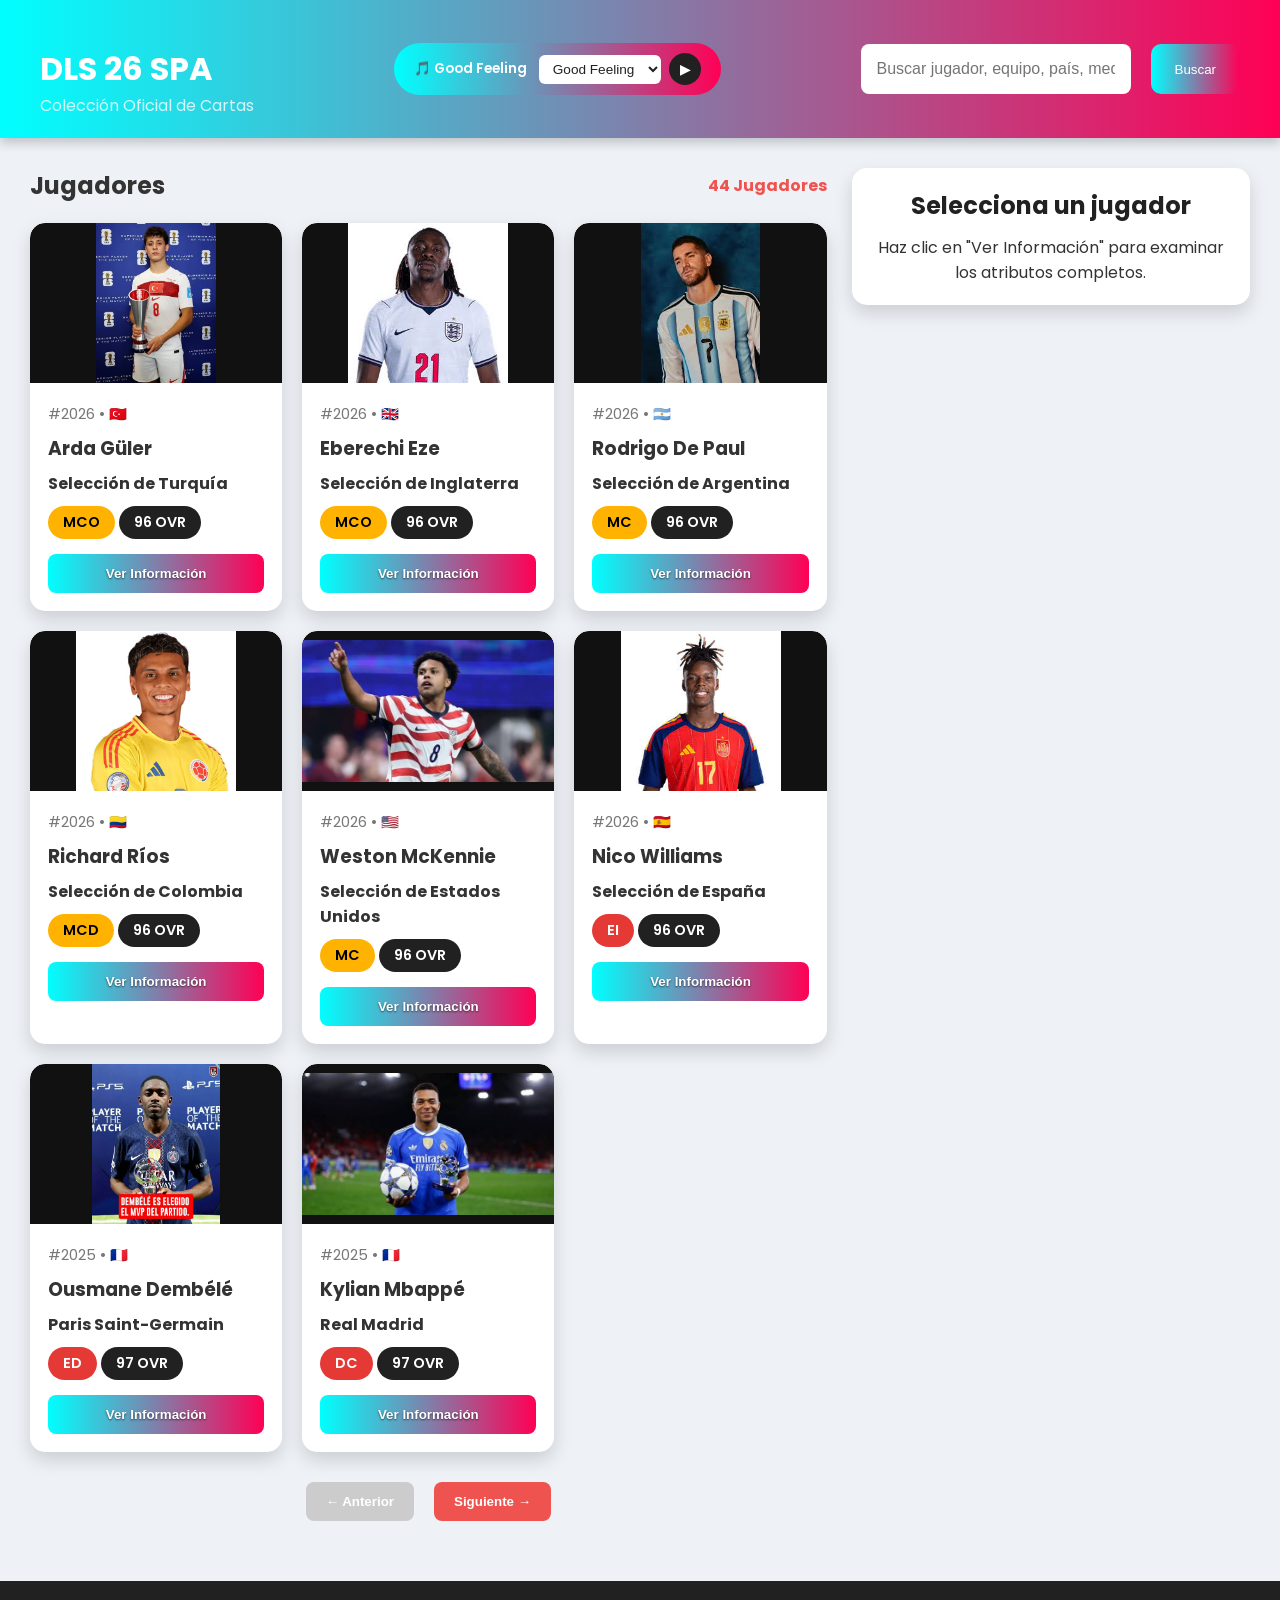
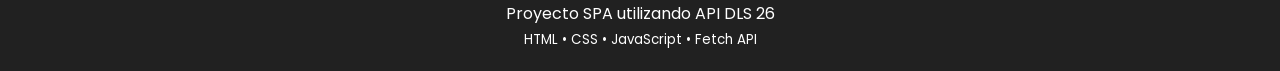
==== cards.html @ eb850af6 "Add files via upload" ====
<!DOCTYPE html>
<html lang="es">

<head>
    <meta charset="UTF-8">
    <meta name="viewport" content="width=device-width, initial-scale=1.0">
    <title>DLS 26 Special Cards DataBase</title>
    <link rel="stylesheet" href="styles.css">
    <link rel="preconnect" href="https://fonts.googleapis.com">
    <link rel="preconnect" href="https://fonts.gstatic.com" crossorigin>
    <link href="https://fonts.googleapis.com/css2?family=Poppins:wght@300;400;600;700&display=swap" rel="stylesheet">
</head>

<body>

    <!-- PANTALLA DE CARGA -->
    <div id="loading" class="hidden">
        <div class="loader"></div>
        <p>Cargando datos...</p>
    </div>

    <!-- NOTIFICACIÓN DE ERROR -->
    <div id="errorMessage" class="hidden"></div>

    <!-- ENCABEZADO -->
    <header>
        <div class="logo">
            <div> 
                <img src="" alt="">
                <h1>DLS 26 SPA</h1>
                <p>Colección Oficial de Cartas</p>
            </div>
        </div>

        <!-- MINI REPRODUCTOR DE MÚSICA -->
        <div class="music-player">
            <audio id="audioTrack" src="sound 1 dls.mp3"></audio>
            <div class="music-info">
                <span id="trackTitle">🎵 Carga tu música</span>
            </div>
            <div class="music-controls">
                <select id="trackSelect">
                    <!-- Cargado dinámicamente desde el JSON -->
                </select>
                <button id="playPauseBtn">▶</button>
            </div>
        </div>

        <!-- BUSCADOR -->
        <div class="search">
            <input type="text" id="searchInput" placeholder="Buscar jugador, equipo, país, media...">
            <button id="searchButton">Buscar</button>
        </div>
    </header>

    <!-- CONTENIDO PRINCIPAL -->
    <main>
        <!-- SECCIÓN DE JUGADORES -->
        <section class="player-list">
            <div class="section-title">
                <h2>Jugadores</h2>
                <span id="playerCounter">0 Jugadores</span>
            </div>

            <div id="playerContainer">
                <!-- Se genera dinámicamente -->
            </div>

            <div class="pagination">
                <button id="previousBtn" disabled>← Anterior</button>
                <button id="nextBtn">Siguiente →</button>
            </div>
        </section>

        <!-- PANEL LATERAL DE DETALLES -->
        <aside class="player-detail">
            <div id="detailContainer">
                <h2>Selecciona un jugador</h2>
                <p>Haz clic en "Ver Información" para examinar los atributos completos.</p>
            </div>
        </aside>
    </main>

    <!-- PIE DE PÁGINA -->
    <footer>
        <p>Proyecto SPA utilizando API DLS 26</p>
        <p><small>HTML • CSS • JavaScript • Fetch API</small></p>
    </footer>

    <script src="script.js"></script>

</body>

</html>
---- styles.css ----
/* ================================= */
/* RESET */
/* ================================= */

* {
    margin: 0;
    padding: 0;
    box-sizing: border-box;
}

html {
    scroll-behavior: smooth;
}

body {
    font-family: 'Poppins', sans-serif;
    background: #eef2f7;
    color: #333;
}

/* ================================= */
/* HEADER & REPRODUCTOR */
/* ================================= */

header {
    background: linear-gradient(90deg, #00ffff, #ff0055);
    color: white;
    display: flex;
    justify-content: space-between;
    align-items: center;
    flex-wrap: wrap;
    gap: 20px;
    padding: 20px 40px;
    box-shadow: 0 5px 10px rgba(0, 0, 0, .2);
}

.logo {
    display: flex;
    align-items: center;
    gap: 15px;
}

.logo h1 {
    font-size: 2rem;
}

.logo p {
    opacity: .8;
}

/* Mini Reproductor de Música */
.music-player {
    display: flex;
    align-items: center;
    gap: 12px;
    background: linear-gradient(90deg, #00ffff, #ff0055);
    color: white;
    padding: 10px 20px;
    border-radius: 35px;
}

.music-info {
    font-size: 0.85rem;
    font-weight: 600;
}

.music-controls {
    display: flex;
    align-items: center;
    gap: 8px;
}

.music-controls select {
    padding: 6px 10px;
    border-radius: 6px;
    border: none;
    font-size: 0.85rem;
    background: #ffffff;
    color: #212121;
    outline: none;
    cursor: pointer;
}

.music-controls button {
    border: none;
    width: 32px;
    height: 32px;
    border-radius: 50%;
    background: #212121;
    color: white;
    font-weight: bold;
    cursor: pointer;
    display: flex;
    align-items: center;
    justify-content: center;
    transition: 0.2s;
}

.music-controls button:hover {
    background: #000;
}

/* ================================= */
/* BUSCADOR */
/* ================================= */

.search {
    display: flex;
    gap: 20px;
}

.search input {
    width: 270px;
    padding: 16px;
    border: none;
    border-radius: 8px;
    font-size: 16px;
}

.search button {
    border: none;
    padding: 16px 24px;
    border-radius: 10px;
    background: linear-gradient(90deg, #00ffff, #ff0055);
    color: white;
    cursor: pointer;
    transition: .3s;
}

.search button:hover {
    background: #111;
}

/* ================================= */
/* MAIN */
/* ================================= */

main {
    display: grid;
    grid-template-columns: 2fr 1fr;
    gap: 25px;
    padding: 30px;
}

/* ================================= */
/* LISTA DE JUGADORES */
/* ================================= */

.section-title {
    display: flex;
    justify-content: space-between;
    align-items: center;
    margin-bottom: 20px;
}

#playerCounter {
    font-weight: bold;
    color: #ef5350;
}

/* ================================= */
/* GRID DE CARTAS */
/* ================================= */

#playerContainer {
    display: grid;
    grid-template-columns: repeat(auto-fit, minmax(220px, 1fr));
    gap: 20px;
}

/* ================================= */
/* TARJETAS */
/* ================================= */

.card {
    background: white;
    border-radius: 15px;
    overflow: hidden;
    box-shadow: 0 8px 18px rgba(0, 0, 0, .15);
    transition: box-shadow 0.3s ease;
}

.card:hover {
    box-shadow: 0 12px 25px rgba(0, 0, 0, .22);
}

.card-body {
    padding: 18px;
}

.card-body h3 {
    margin: 8px 0;
    text-transform: capitalize;
}

.id {
    color: #777;
    font-size: .9rem;
}

.tipo {
    display: inline-block;
    margin-top: 10px;
    padding: 6px 15px;
    border-radius: 30px;
    font-size: .9rem;
    font-weight: 600;
}

/* ================================= */
/* BOTONES DE TARJETA (DEGRADADO CIAN-ROJO 90º) */
/* ================================= */

.card button,
.card .btn-info {
    margin-top: 15px;
    width: 100%;
    border: none;
    border-radius: 8px;
    padding: 12px;
    background: linear-gradient(90deg, #00ffff, #ff0055);
    color: white;
    font-weight: 600;
    cursor: pointer;
    text-shadow: 0px 1px 2px rgba(0, 0, 0, 0.6);
    transition: transform 0.2s ease, box-shadow 0.2s ease, opacity 0.2s ease;
}

.card button:hover,
.card .btn-info:hover {
    transform: scale(1.06);
    box-shadow: 0 4px 12px rgba(0, 255, 255, 0.4);
    opacity: 0.95;
}

.card button:active,
.card .btn-info:active {
    transform: scale(0.98);
}

/* ================================= */
/* PANEL LATERAL DE DETALLE */
/* ================================= */

.player-detail {
    background: white;
    border-radius: 15px;
    padding: 20px;
    box-shadow: 0 8px 18px rgba(0, 0, 0, .15);
    position: sticky;
    top: 20px;
    height: fit-content;
}

#detailContainer {
    display: flex;
    flex-direction: column;
    gap: 12px;
    text-align: center;
}

#detailContainer h2 {
    color: #212121;
}

.stats {
    margin-top: 20px;
    text-align: left;
}

.stats h3 {
    text-align: center;
    margin-bottom: 15px;
}

.stat {
    margin-bottom: 12px;
}

.stat-header {
    display: flex;
    justify-content: space-between;
    margin-bottom: 4px;
    font-size: 0.9rem;
    font-weight: 600;
}

/* Barra con fondo negro */
.progress {
    width: 100%;
    height: 20px;
    background: #000000;
    border-radius: 20px;
    overflow: hidden;
}

.progress span {
    display: block;
    height: 100%;
    transition: width 0.4s ease, background-color 0.4s ease;
}

/* ================================= */
/* CONTENEDORES E IMÁGENES DE JUGADOR */
/* ================================= */

.card-img-wrapper {
    width: 100%;
    height: 160px;
    background: #111111;
    display: flex !important;
    justify-content: center;
    align-items: center;
    overflow: hidden;
    border-top-left-radius: 15px;
    border-top-right-radius: 15px;
}

.player-img {
    width: 100%;
    height: 100%;
    object-fit: contain;
    display: block;
}

.detail-img-wrapper {
    width: 100%;
    height: 200px;
    background: #111111;
    display: flex !important;
    justify-content: center;
    align-items: center;
    border-radius: 12px;
    overflow: hidden;
    margin-bottom: 12px;
}

.detail-player-img {
    width: 100%;
    height: 100%;
    object-fit: contain;
    display: block;
} 

/* ================================= */
/* PAGINACIÓN */
/* ================================= */

.pagination {
    display: flex;
    justify-content: center;
    gap: 20px;
    margin-top: 30px;
}

.pagination button {
    border: none;
    padding: 12px 20px;
    border-radius: 8px;
    cursor: pointer;
    background: #ef5350;
    color: white;
    font-weight: 600;
    transition: .3s;
}

.pagination button:hover:not(:disabled) {
    background: linear-gradient(90deg, #00ffff, #ff0055);
    color: white;
}

.pagination button:disabled {
    background: #ccc;
    cursor: not-allowed;
}

/* ================================= */
/* LOADING */
/* ================================= */

#loading {
    position: fixed;
    inset: 0;
    background: rgba(255, 255, 255, .9);
    display: flex;
    flex-direction: column;
    justify-content: center;
    align-items: center;
    gap: 20px;
    z-index: 999;
}

.hidden {
    display: none !important;
}

.loader {
    width: 70px;
    height: 70px;
    border-radius: 50%;
    border: 8px solid #ddd;
    border-top: 8px solid #ef5350;
    animation: spin 1s linear infinite;
}

@keyframes spin {
    to {
        transform: rotate(360deg);
    }
}

/* ================================= */
/* ERROR */
/* ================================= */

#errorMessage {
    position: fixed;
    bottom: 25px;
    right: 25px;
    background: #d32f2f;
    color: white;
    padding: 15px 20px;
    border-radius: 10px;
    box-shadow: 0 8px 15px rgba(0, 0, 0, .25);
}

/* ================================= */
/* FOOTER */
/* ================================= */

footer {
    margin-top: 30px;
    background: #212121;
    color: white;
    text-align: center;
    padding: 20px;
}

/* ================================= */
/* COLORES Y POSICIONES */
/* ================================= */

.pos-gk {
    background: #1e88e5;
    color: #ffffff;
}

.pos-del {
    background: #e53935;
    color: #ffffff;
}

.pos-def {
    background: #4caf50;
    color: #000000;
}

.pos-med {
    background: #ffb300;
    color: #000000;
}

.pos-default {
    background: linear-gradient(90deg, #00ffff, #ff0055);
    color: white;
}

.dark {
    background: #212121;
    color: #ffffff;
}

/* ================================= */
/* RESPONSIVE */
/* ================================= */

@media(max-width:992px) {
    main {
        grid-template-columns: 1fr;
    }

    .player-detail {
        position: relative;
        top: 0;
    }
}

@media(max-width:768px) {
    header {
        flex-direction: column;
        text-align: center;
    }

    .music-player {
        flex-direction: column;
    }

    .search {
        width: 100%;
        flex-direction: column;
    }

    .search input {
        width: 100%;
    }
}

@media(max-width:480px) {
    main {
        padding: 15px;
    }

    #playerContainer {
        grid-template-columns: 1fr;
    }

    .logo h1 {
        font-size: 1.5rem;
    }
}
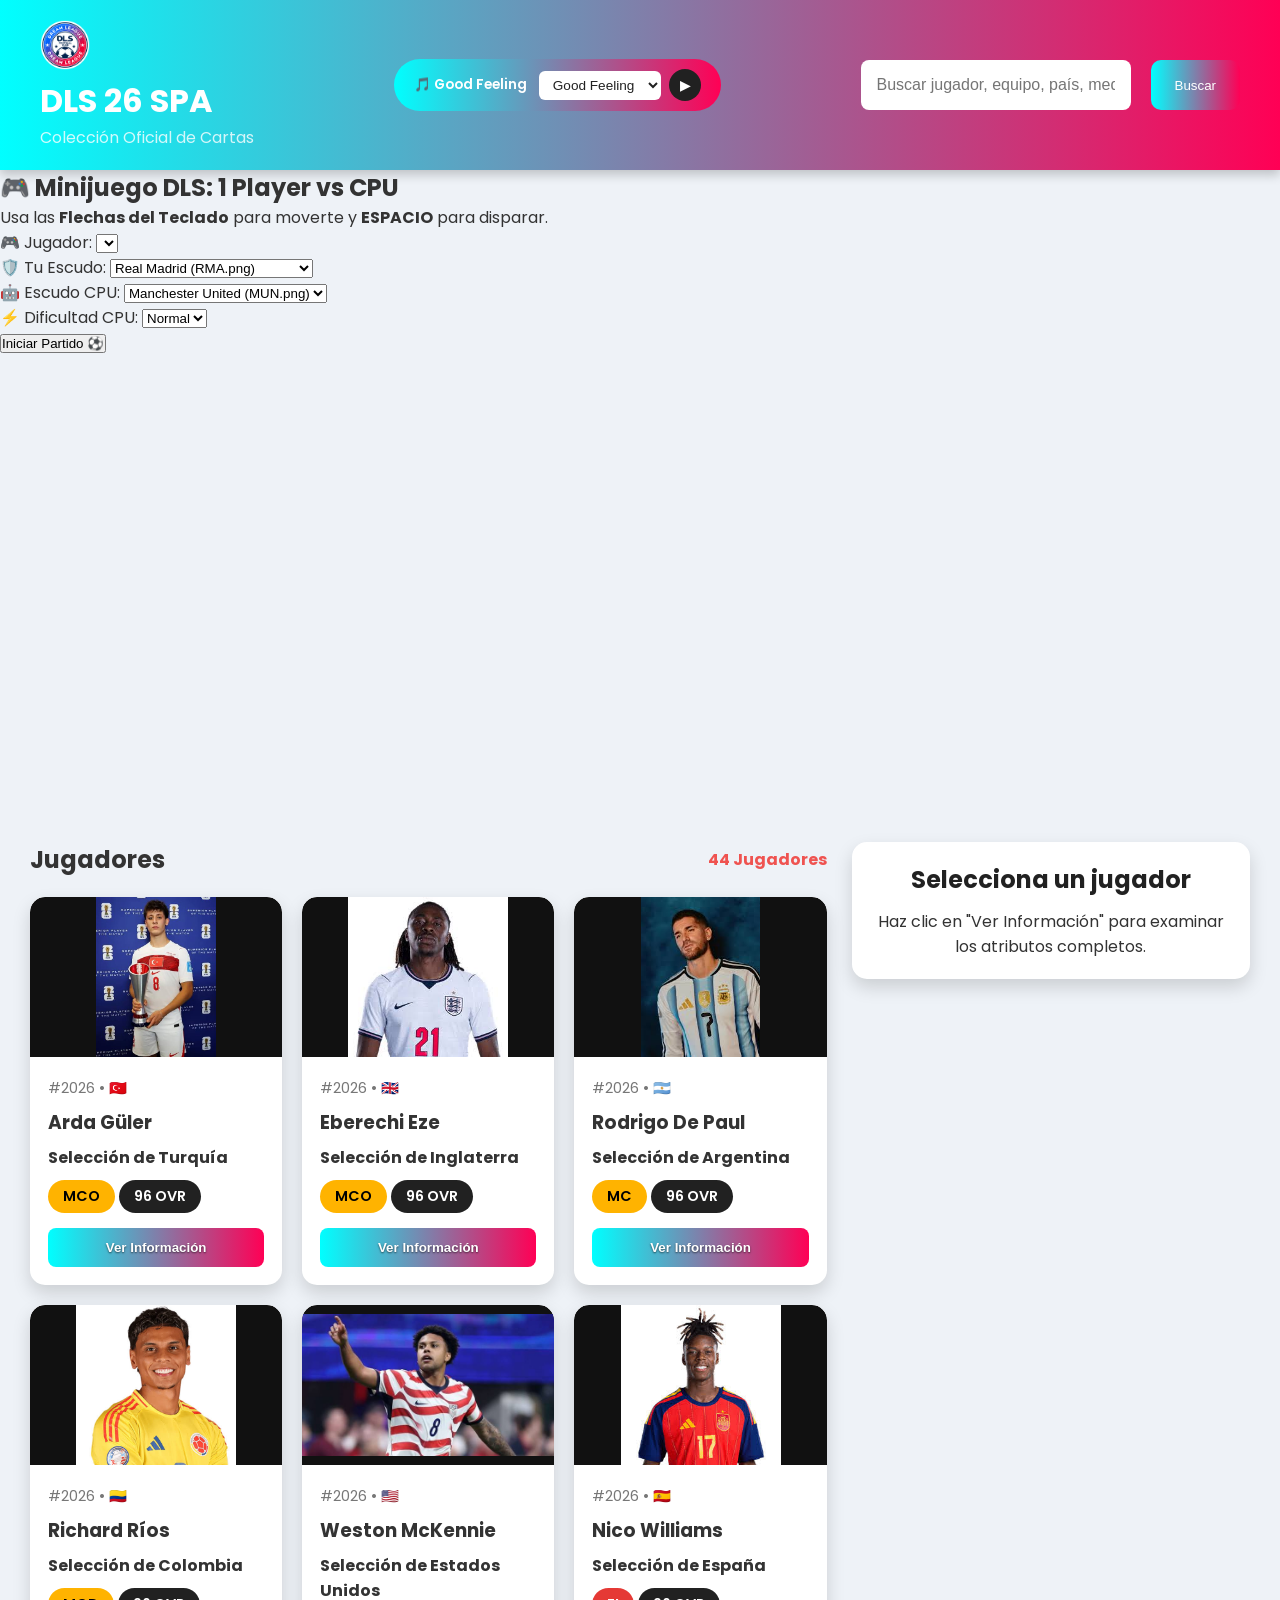
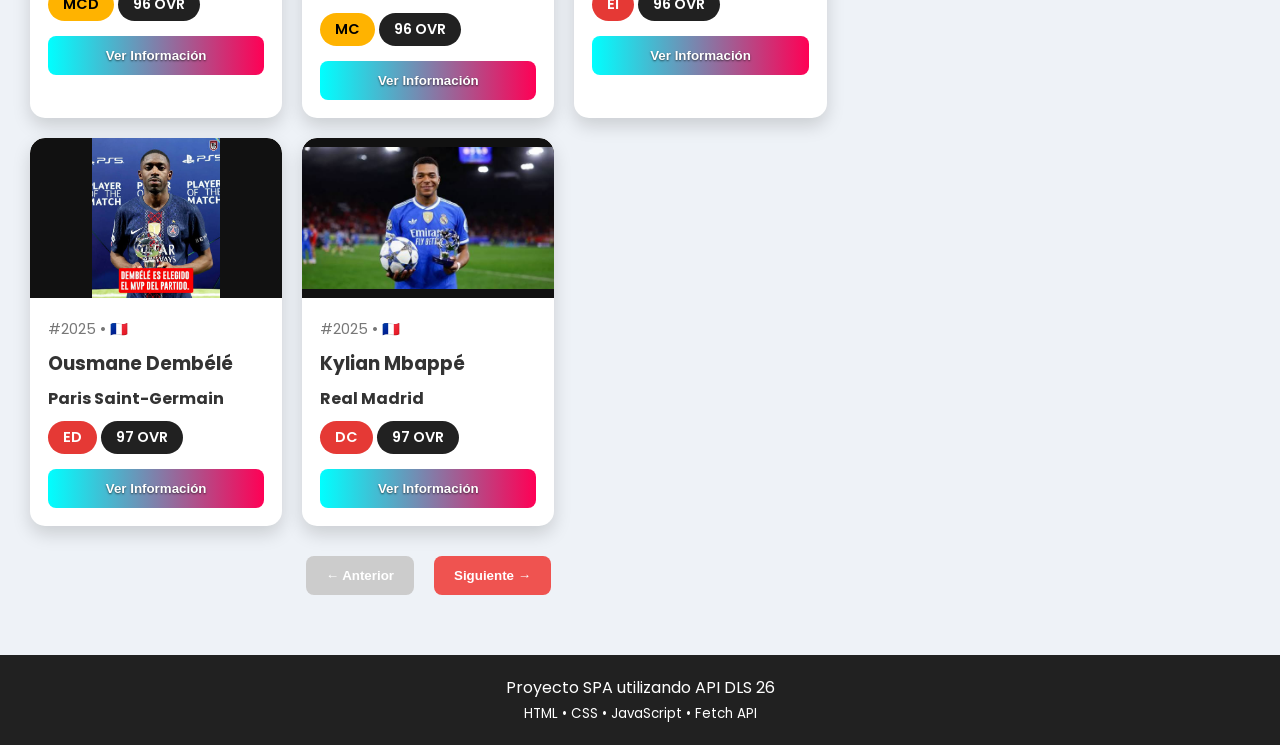
==== commit 529bdf28: "Add single-player game section to cards.html" ====
--- a/cards.html
+++ b/cards.html
@@ -26,7 +26,7 @@
     <header>
         <div class="logo">
             <div> 
-                <img src="" alt="">
+                <img src="logo.png" alt="Logo DLS" style="height: 50px;">
                 <h1>DLS 26 SPA</h1>
                 <p>Colección Oficial de Cartas</p>
             </div>
@@ -52,6 +52,54 @@
             <button id="searchButton">Buscar</button>
         </div>
     </header>
+
+    <!-- SECCIÓN DE VIDEOJUEGO DE 1 JUGADOR -->
+    <section class="game-section">
+        <div class="game-header">
+            <h2>🎮 Minijuego DLS: 1 Player vs CPU</h2>
+            <p>Usa las <strong>Flechas del Teclado</strong> para moverte y <strong>ESPACIO</strong> para disparar.</p>
+        </div>
+
+        <div class="game-controls-bar">
+            <div class="selector-group">
+                <label for="playerSelect">🎮 Jugador:</label>
+                <select id="playerSelect"></select>
+            </div>
+
+            <div class="selector-group">
+                <label for="p1BadgeSelect">🛡️ Tu Escudo:</label>
+                <select id="p1BadgeSelect">
+                    <option value="RMA.png">Real Madrid (RMA.png)</option>
+                    <option value="MUN.png">Manchester United (MUN.png)</option>
+                    <option value="logo.png">DLS Club (logo.png)</option>
+                </select>
+            </div>
+
+            <div class="selector-group">
+                <label for="cpuBadgeSelect">🤖 Escudo CPU:</label>
+                <select id="cpuBadgeSelect">
+                    <option value="MUN.png">Manchester United (MUN.png)</option>
+                    <option value="RMA.png">Real Madrid (RMA.png)</option>
+                    <option value="logo.png">DLS Club (logo.png)</option>
+                </select>
+            </div>
+
+            <div class="selector-group">
+                <label for="difficultySelect">⚡ Dificultad CPU:</label>
+                <select id="difficultySelect">
+                    <option value="fácil">Fácil</option>
+                    <option value="normal" selected>Normal</option>
+                    <option value="difícil">Difícil</option>
+                </select>
+            </div>
+
+            <button id="startGameBtn" class="btn-game">Iniciar Partido ⚽</button>
+        </div>
+
+        <div class="canvas-container">
+            <canvas id="gameCanvas" width="800" height="450"></canvas>
+        </div>
+    </section>
 
     <!-- CONTENIDO PRINCIPAL -->
     <main>
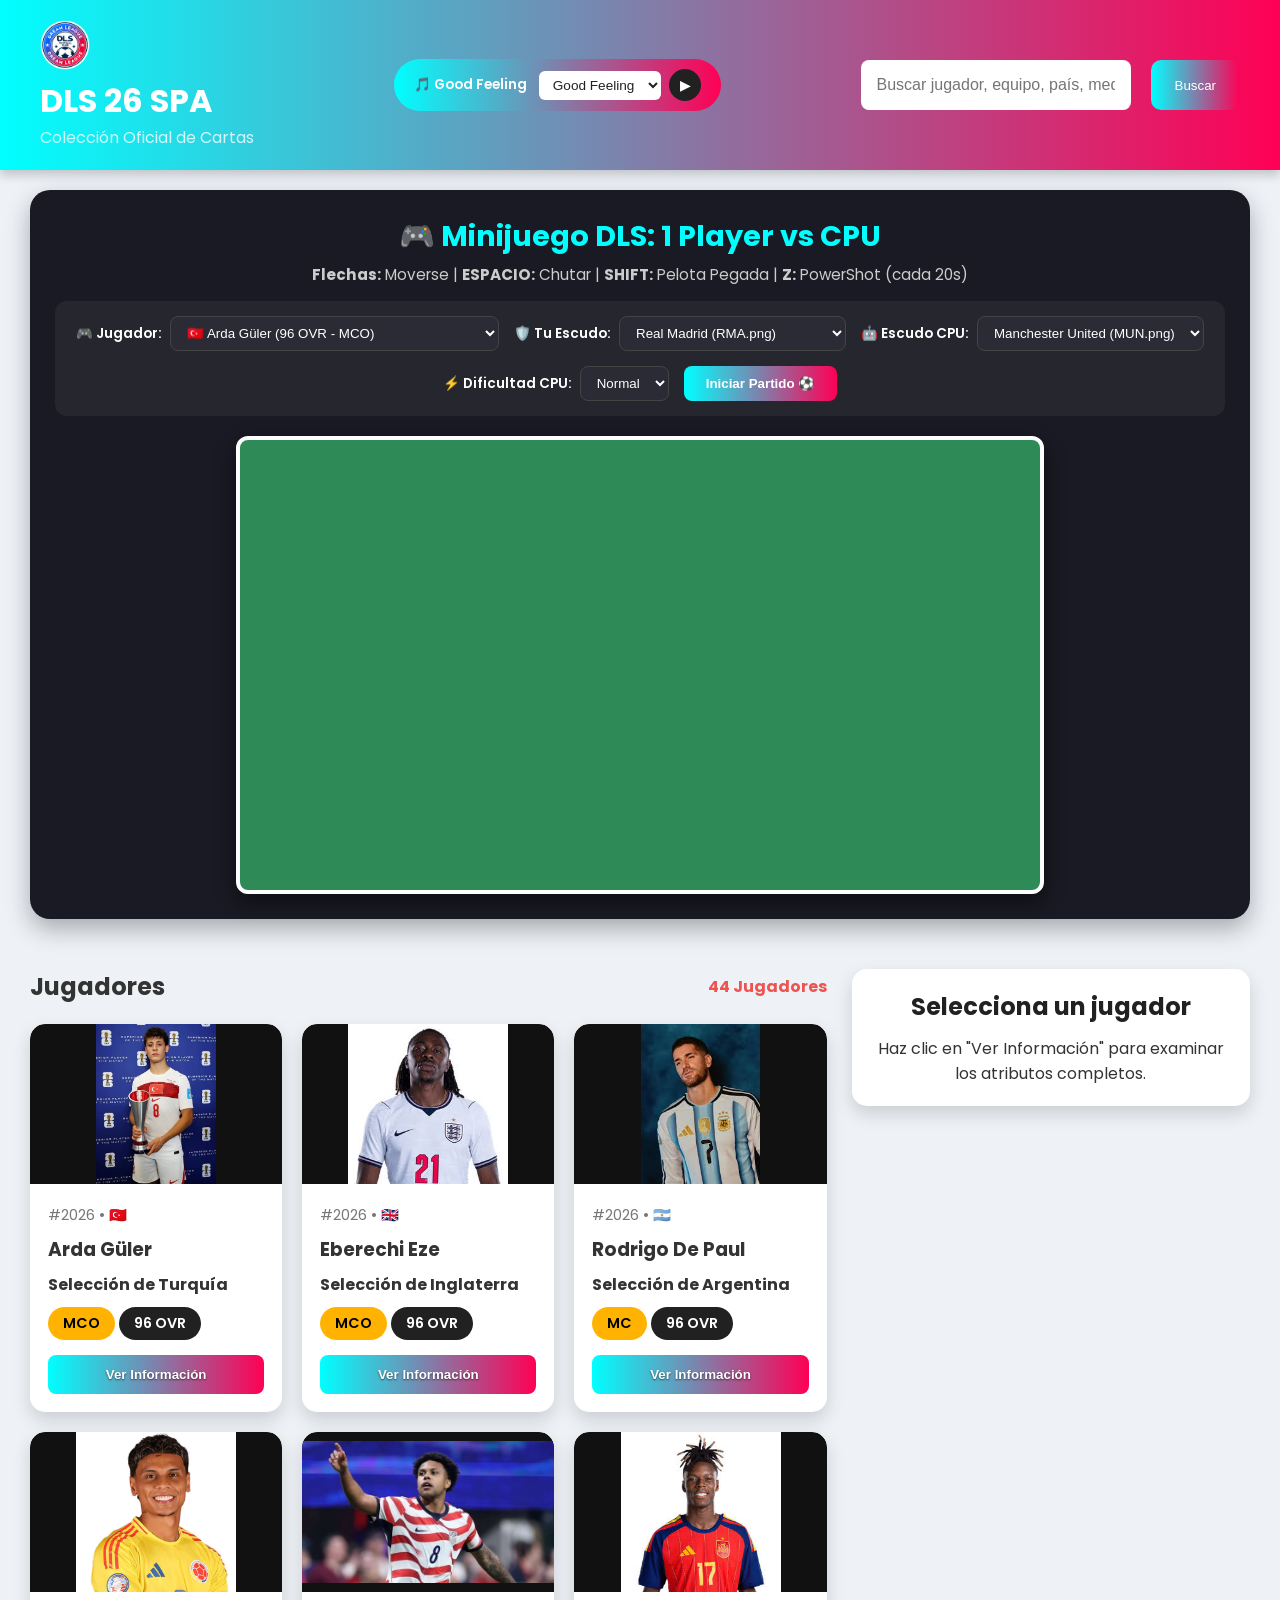
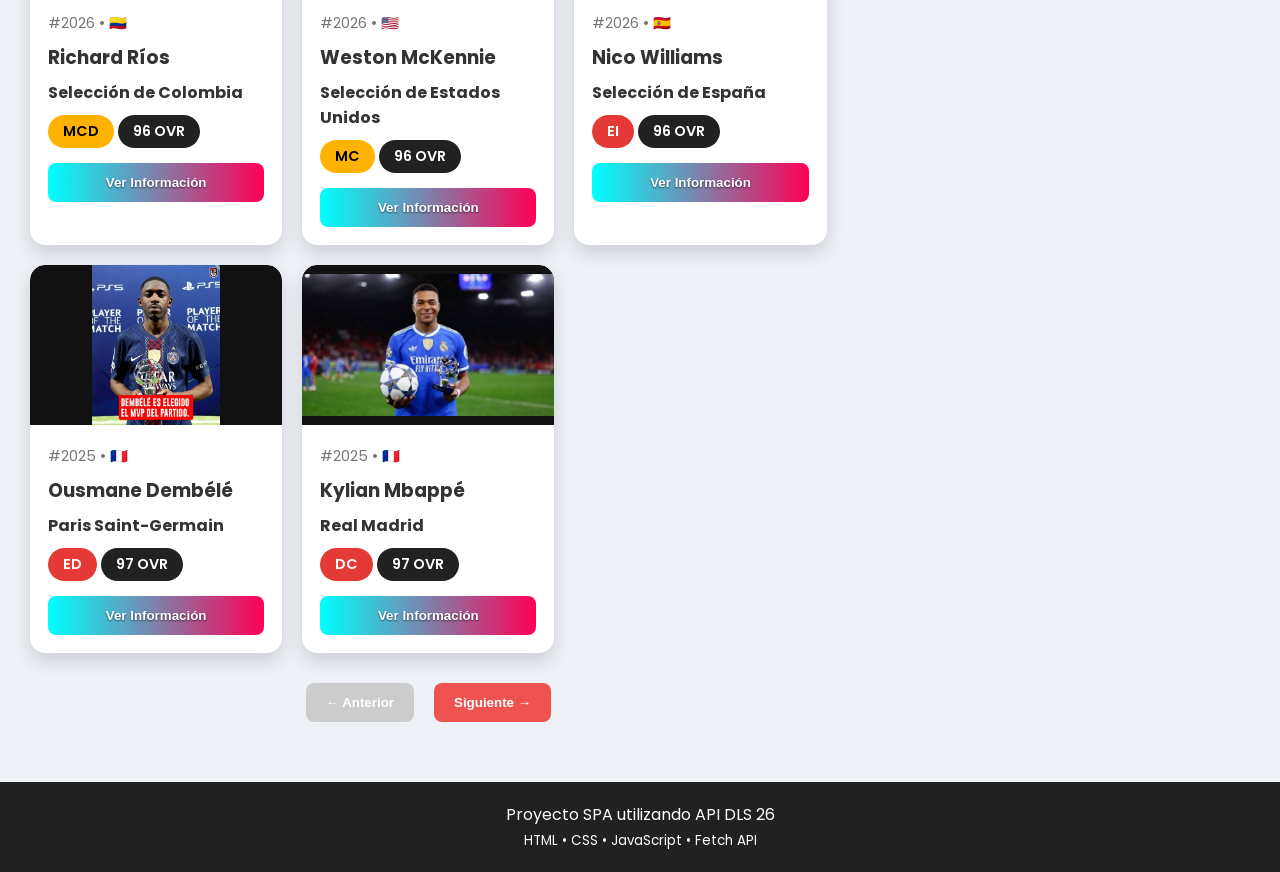
==== commit bd8b70a5: "Update game instructions in cards.html" ====
--- a/cards.html
+++ b/cards.html
@@ -57,7 +57,7 @@
     <section class="game-section">
         <div class="game-header">
             <h2>🎮 Minijuego DLS: 1 Player vs CPU</h2>
-            <p>Usa las <strong>Flechas del Teclado</strong> para moverte y <strong>ESPACIO</strong> para disparar.</p>
+            <p><strong>Flechas:</strong> Moverse | <strong>ESPACIO:</strong> Chutar | <strong>SHIFT:</strong> Pelota Pegada | <strong>Z:</strong> PowerShot (cada 20s)</p>
         </div>
 
         <div class="game-controls-bar">
--- a/styles.css
+++ b/styles.css
@@ -132,6 +132,96 @@
 }
 
 /* ================================= */
+/* SECCIÓN DEL VIDEOJUEGO */
+/* ================================= */
+
+.game-section {
+    background: #1a1a24;
+    color: white;
+    padding: 25px;
+    margin: 20px 30px;
+    border-radius: 20px;
+    box-shadow: 0 10px 25px rgba(0,0,0,0.3);
+    text-align: center;
+}
+
+.game-header h2 {
+    font-size: 1.8rem;
+    margin-bottom: 5px;
+    color: #00ffff;
+}
+
+.game-header p {
+    font-size: 0.95rem;
+    color: #ccc;
+    margin-bottom: 15px;
+}
+
+.game-controls-bar {
+    display: flex;
+    flex-wrap: wrap;
+    justify-content: center;
+    align-items: center;
+    gap: 15px;
+    margin-bottom: 20px;
+    background: rgba(255, 255, 255, 0.05);
+    padding: 15px;
+    border-radius: 12px;
+}
+
+.selector-group {
+    display: flex;
+    align-items: center;
+    gap: 8px;
+}
+
+.selector-group label {
+    font-size: 0.85rem;
+    font-weight: 600;
+}
+
+.selector-group select {
+    padding: 8px 12px;
+    border-radius: 8px;
+    border: 1px solid #444;
+    background: #2b2b36;
+    color: white;
+    outline: none;
+    cursor: pointer;
+}
+
+.btn-game {
+    padding: 10px 22px;
+    border-radius: 8px;
+    border: none;
+    background: linear-gradient(90deg, #00ffff, #ff0055);
+    color: white;
+    font-weight: bold;
+    cursor: pointer;
+    transition: transform 0.2s, box-shadow 0.2s;
+}
+
+.btn-game:hover {
+    transform: scale(1.05);
+    box-shadow: 0 0 12px rgba(0, 255, 255, 0.5);
+}
+
+.canvas-container {
+    display: flex;
+    justify-content: center;
+    align-items: center;
+}
+
+#gameCanvas {
+    background-color: #2e8b57;
+    border: 4px solid #ffffff;
+    border-radius: 12px;
+    box-shadow: 0 8px 20px rgba(0,0,0,0.5);
+    max-width: 100%;
+    height: auto;
+}
+
+/* ================================= */
 /* MAIN */
 /* ================================= */
 
@@ -503,6 +593,10 @@
     .search input {
         width: 100%;
     }
+
+    .game-controls-bar {
+        flex-direction: column;
+    }
 }
 
 @media(max-width:480px) {
@@ -517,4 +611,4 @@
     .logo h1 {
         font-size: 1.5rem;
     }
-}+}
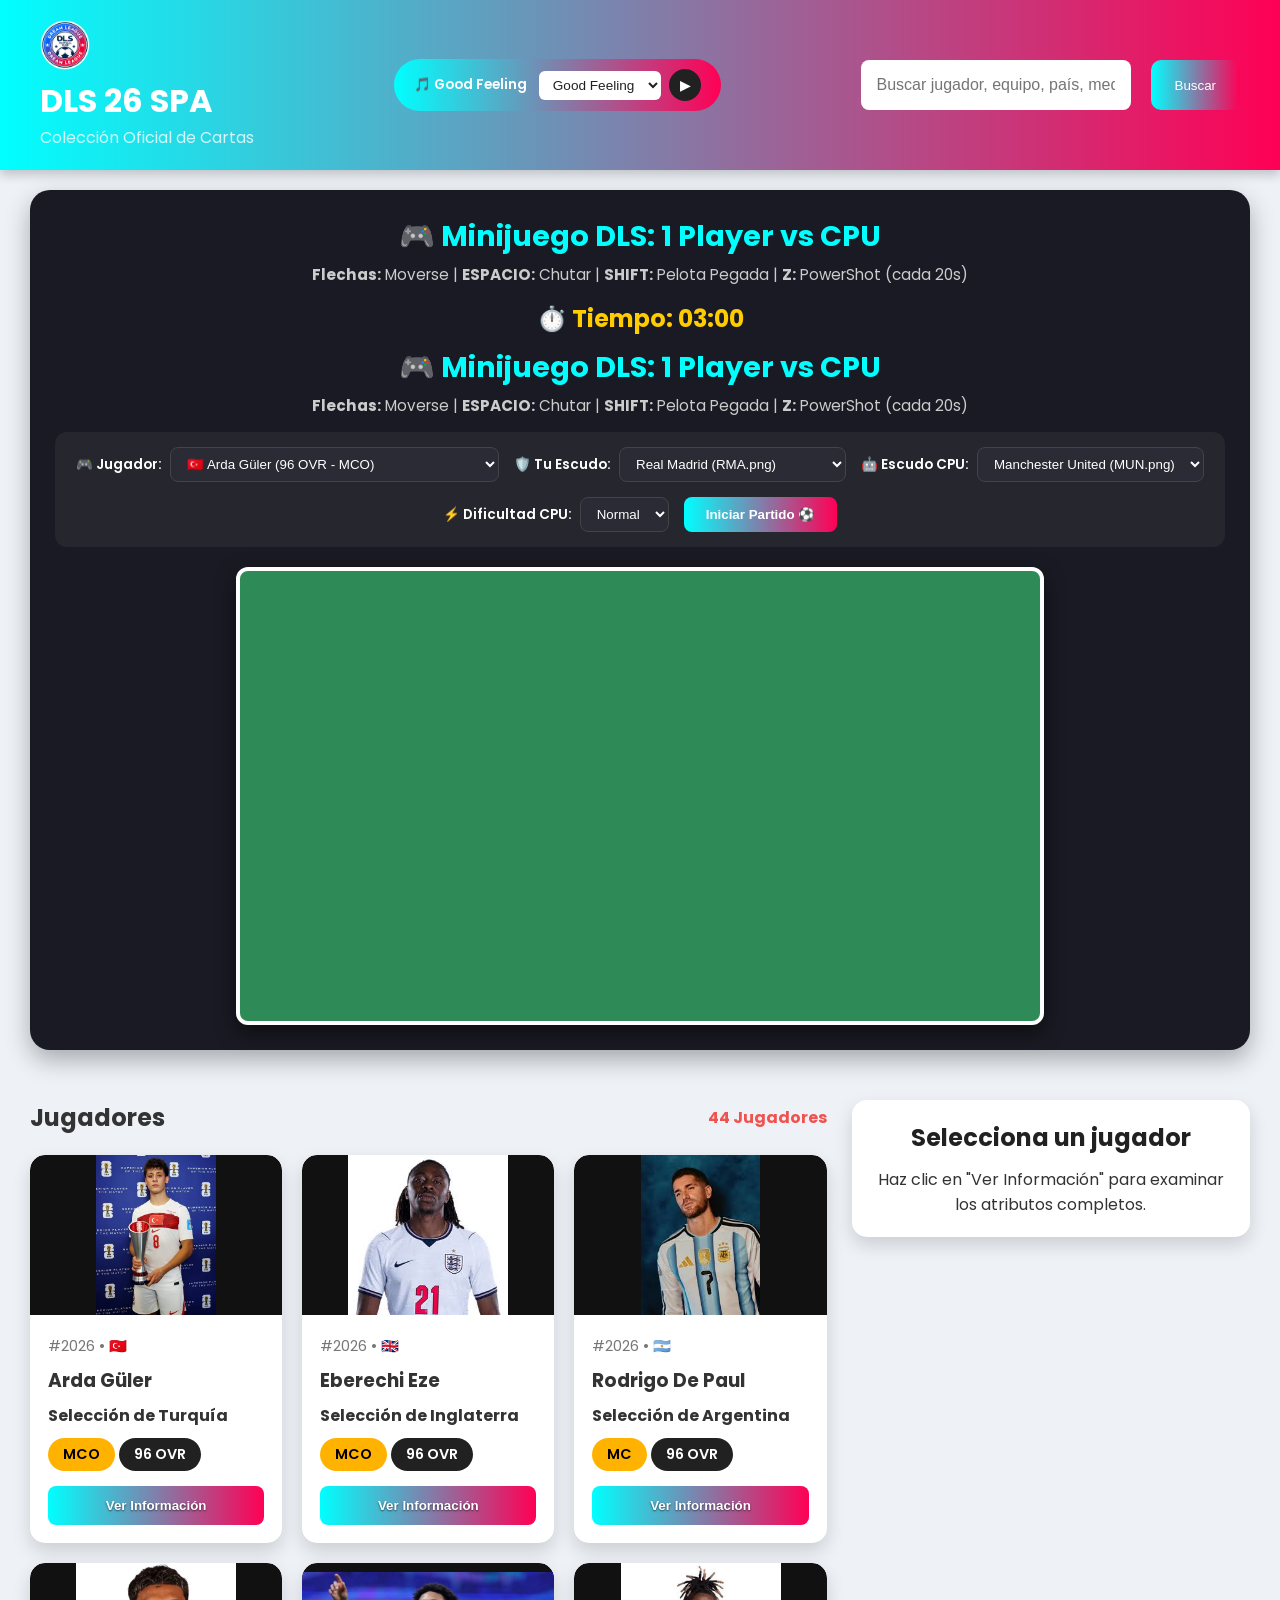
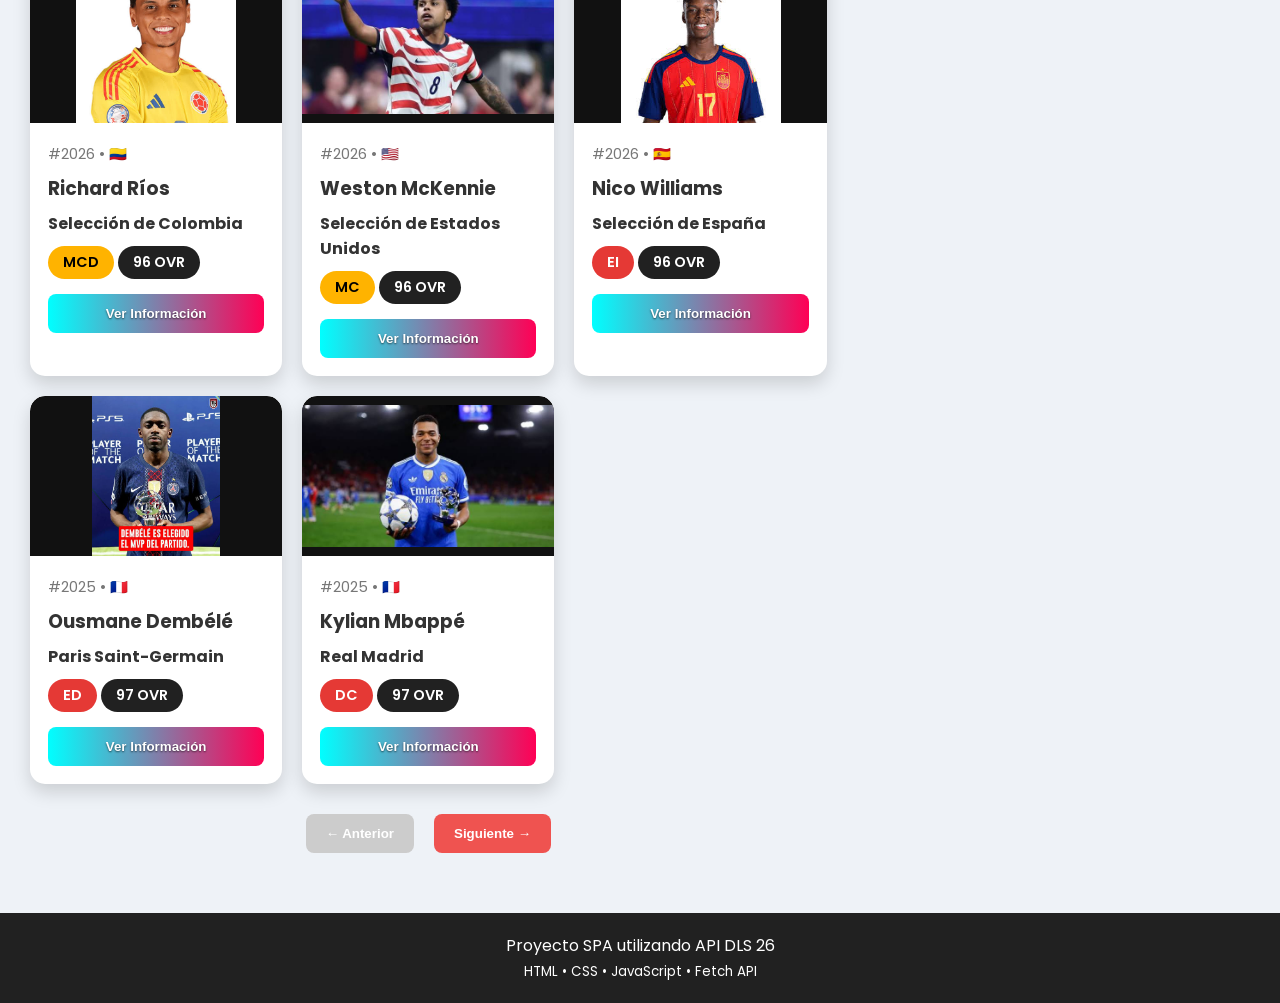
==== commit aef2eb0b: "Add game timer to 1 Player vs CPU section Added a game timer display for the 1 Player vs CPU minigam" ====
--- a/cards.html
+++ b/cards.html
@@ -56,6 +56,16 @@
     <!-- SECCIÓN DE VIDEOJUEGO DE 1 JUGADOR -->
     <section class="game-section">
         <div class="game-header">
+            <!-- DENTRO DE CARDS.HTML EN LA SECCIÓN DEL JUEGO -->
+<div class="game-header">
+    <h2>🎮 Minijuego DLS: 1 Player vs CPU</h2>
+    <p><strong>Flechas:</strong> Moverse | <strong>ESPACIO:</strong> Chutar | <strong>SHIFT:</strong> Pelota Pegada | <strong>Z:</strong> PowerShot (cada 20s)</p>
+    
+    <!-- AÑADIR AQUÍ EL RELOJ TEMPORIZADOR -->
+    <div id="gameTimer" style="font-size: 1.5rem; font-weight: bold; color: #ffcc00; margin: 10px 0;">
+        ⏱️ Tiempo: 03:00
+    </div>
+</div>
             <h2>🎮 Minijuego DLS: 1 Player vs CPU</h2>
             <p><strong>Flechas:</strong> Moverse | <strong>ESPACIO:</strong> Chutar | <strong>SHIFT:</strong> Pelota Pegada | <strong>Z:</strong> PowerShot (cada 20s)</p>
         </div>
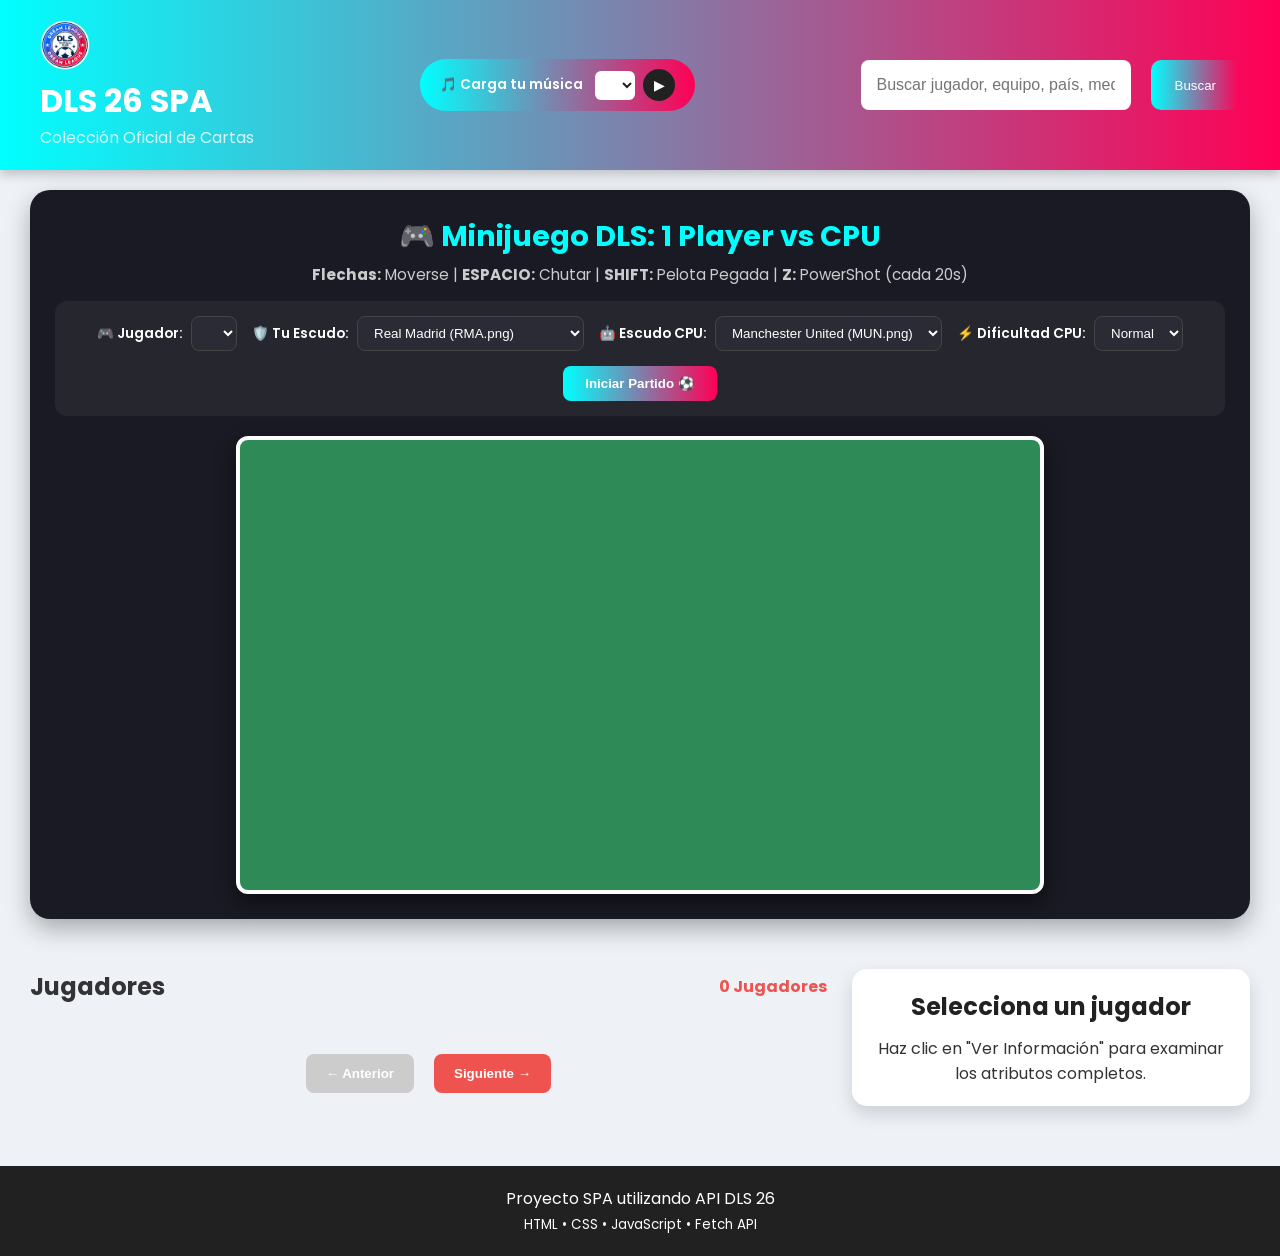
==== commit 05e5d3a5: "Clean up game section in cards.html Removed redundant game header and timer from the game section." ====
--- a/cards.html
+++ b/cards.html
@@ -56,16 +56,6 @@
     <!-- SECCIÓN DE VIDEOJUEGO DE 1 JUGADOR -->
     <section class="game-section">
         <div class="game-header">
-            <!-- DENTRO DE CARDS.HTML EN LA SECCIÓN DEL JUEGO -->
-<div class="game-header">
-    <h2>🎮 Minijuego DLS: 1 Player vs CPU</h2>
-    <p><strong>Flechas:</strong> Moverse | <strong>ESPACIO:</strong> Chutar | <strong>SHIFT:</strong> Pelota Pegada | <strong>Z:</strong> PowerShot (cada 20s)</p>
-    
-    <!-- AÑADIR AQUÍ EL RELOJ TEMPORIZADOR -->
-    <div id="gameTimer" style="font-size: 1.5rem; font-weight: bold; color: #ffcc00; margin: 10px 0;">
-        ⏱️ Tiempo: 03:00
-    </div>
-</div>
             <h2>🎮 Minijuego DLS: 1 Player vs CPU</h2>
             <p><strong>Flechas:</strong> Moverse | <strong>ESPACIO:</strong> Chutar | <strong>SHIFT:</strong> Pelota Pegada | <strong>Z:</strong> PowerShot (cada 20s)</p>
         </div>
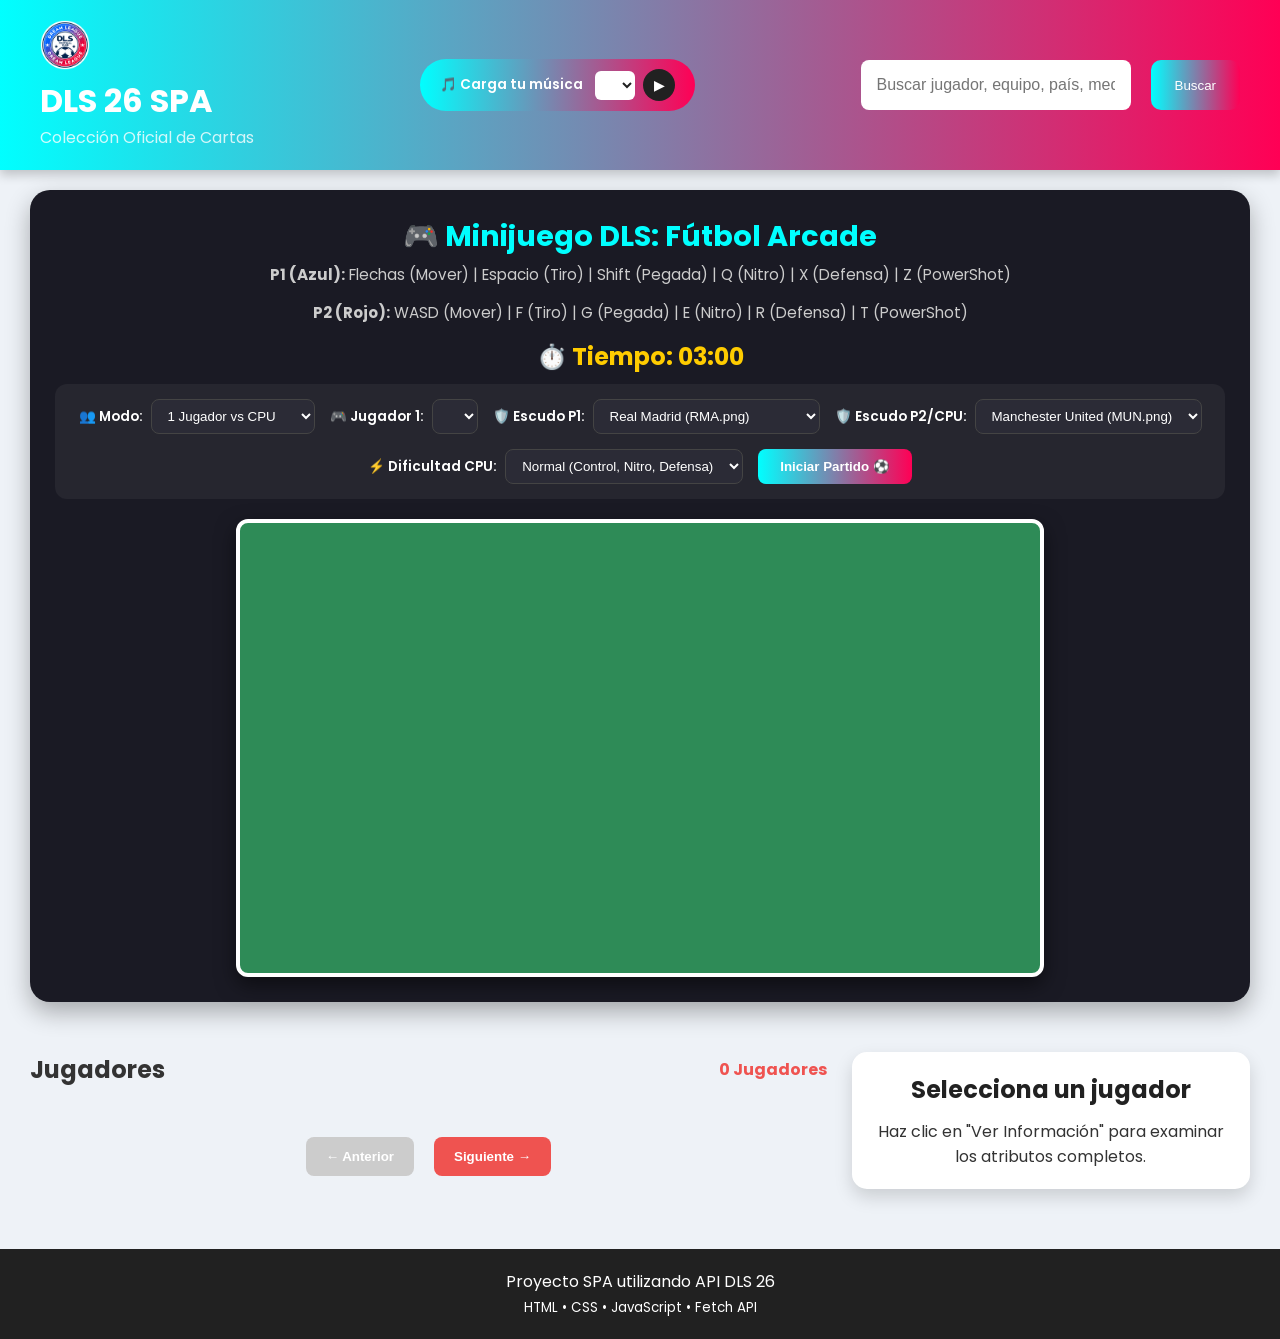
==== commit 483142a7: "Update game section for 2-player mode" ====
--- a/cards.html
+++ b/cards.html
@@ -53,21 +53,39 @@
         </div>
     </header>
 
-    <!-- SECCIÓN DE VIDEOJUEGO DE 1 JUGADOR -->
+    <!-- SECCIÓN DE VIDEOJUEGO -->
     <section class="game-section">
         <div class="game-header">
-            <h2>🎮 Minijuego DLS: 1 Player vs CPU</h2>
-            <p><strong>Flechas:</strong> Moverse | <strong>ESPACIO:</strong> Chutar | <strong>SHIFT:</strong> Pelota Pegada | <strong>Z:</strong> PowerShot (cada 20s)</p>
+            <h2>🎮 Minijuego DLS: Fútbol Arcade</h2>
+            <p><strong>P1 (Azul):</strong> Flechas (Mover) | Espacio (Tiro) | Shift (Pegada) | Q (Nitro) | X (Defensa) | Z (PowerShot)</p>
+            <p><strong>P2 (Rojo):</strong> WASD (Mover) | F (Tiro) | G (Pegada) | E (Nitro) | R (Defensa) | T (PowerShot)</p>
+            
+            <div id="gameTimer" style="font-size: 1.5rem; font-weight: bold; color: #ffcc00; margin: 10px 0;">
+                ⏱️ Tiempo: 03:00
+            </div>
         </div>
 
         <div class="game-controls-bar">
             <div class="selector-group">
-                <label for="playerSelect">🎮 Jugador:</label>
+                <label for="gameModeSelect">👥 Modo:</label>
+                <select id="gameModeSelect">
+                    <option value="1P">1 Jugador vs CPU</option>
+                    <option value="2P">2 Jugadores (Local)</option>
+                </select>
+            </div>
+
+            <div class="selector-group">
+                <label for="playerSelect">🎮 Jugador 1:</label>
                 <select id="playerSelect"></select>
             </div>
 
+            <div class="selector-group" id="p2PlayerGroup" style="display: none;">
+                <label for="player2Select">🎮 Jugador 2:</label>
+                <select id="player2Select"></select>
+            </div>
+
             <div class="selector-group">
-                <label for="p1BadgeSelect">🛡️ Tu Escudo:</label>
+                <label for="p1BadgeSelect">🛡️ Escudo P1:</label>
                 <select id="p1BadgeSelect">
                     <option value="RMA.png">Real Madrid (RMA.png)</option>
                     <option value="MUN.png">Manchester United (MUN.png)</option>
@@ -76,7 +94,7 @@
             </div>
 
             <div class="selector-group">
-                <label for="cpuBadgeSelect">🤖 Escudo CPU:</label>
+                <label for="cpuBadgeSelect">🛡️ Escudo P2/CPU:</label>
                 <select id="cpuBadgeSelect">
                     <option value="MUN.png">Manchester United (MUN.png)</option>
                     <option value="RMA.png">Real Madrid (RMA.png)</option>
@@ -84,12 +102,12 @@
                 </select>
             </div>
 
-            <div class="selector-group">
+            <div class="selector-group" id="difficultyGroup">
                 <label for="difficultySelect">⚡ Dificultad CPU:</label>
                 <select id="difficultySelect">
-                    <option value="fácil">Fácil</option>
-                    <option value="normal" selected>Normal</option>
-                    <option value="difícil">Difícil</option>
+                    <option value="fácil">Fácil (Solo Defensa)</option>
+                    <option value="normal" selected>Normal (Control, Nitro, Defensa)</option>
+                    <option value="difícil">Difícil (Todas las Skills)</option>
                 </select>
             </div>
 
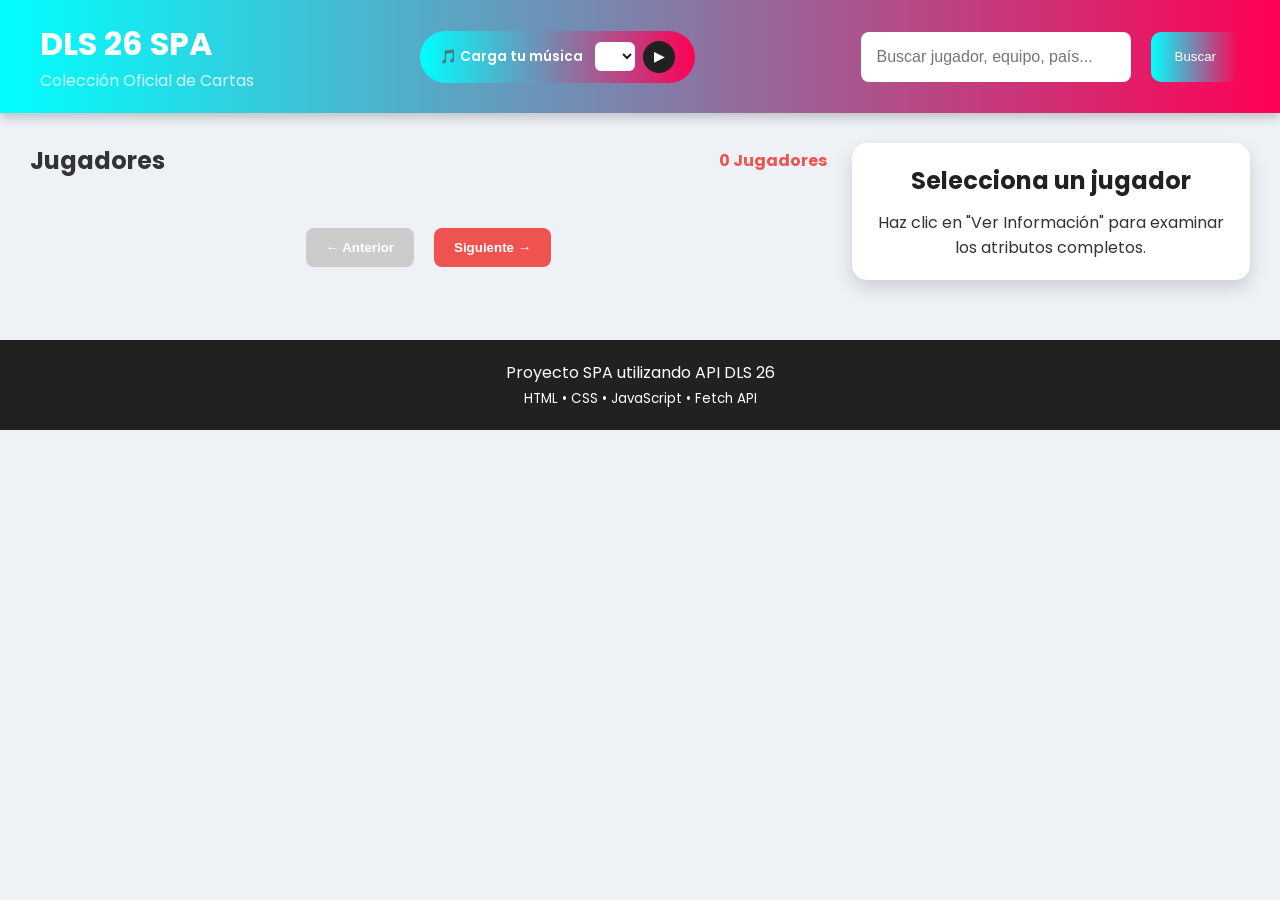
==== commit 6e744db8: "Update title and clean up comments in cards.html" ====
--- a/cards.html
+++ b/cards.html
@@ -1,136 +1,56 @@
 <!DOCTYPE html>
 <html lang="es">
-
 <head>
     <meta charset="UTF-8">
     <meta name="viewport" content="width=device-width, initial-scale=1.0">
-    <title>DLS 26 Special Cards DataBase</title>
+    <title>DLS 26 Cards SPA</title>
     <link rel="stylesheet" href="styles.css">
     <link rel="preconnect" href="https://fonts.googleapis.com">
     <link rel="preconnect" href="https://fonts.gstatic.com" crossorigin>
     <link href="https://fonts.googleapis.com/css2?family=Poppins:wght@300;400;600;700&display=swap" rel="stylesheet">
 </head>
-
 <body>
 
-    <!-- PANTALLA DE CARGA -->
     <div id="loading" class="hidden">
         <div class="loader"></div>
         <p>Cargando datos...</p>
     </div>
 
-    <!-- NOTIFICACIÓN DE ERROR -->
     <div id="errorMessage" class="hidden"></div>
 
-    <!-- ENCABEZADO -->
     <header>
         <div class="logo">
-            <div> 
-                <img src="logo.png" alt="Logo DLS" style="height: 50px;">
+            <div>
                 <h1>DLS 26 SPA</h1>
                 <p>Colección Oficial de Cartas</p>
             </div>
         </div>
 
-        <!-- MINI REPRODUCTOR DE MÚSICA -->
         <div class="music-player">
             <audio id="audioTrack" src="sound 1 dls.mp3"></audio>
             <div class="music-info">
                 <span id="trackTitle">🎵 Carga tu música</span>
             </div>
             <div class="music-controls">
-                <select id="trackSelect">
-                    <!-- Cargado dinámicamente desde el JSON -->
-                </select>
+                <select id="trackSelect"></select>
                 <button id="playPauseBtn">▶</button>
             </div>
         </div>
 
-        <!-- BUSCADOR -->
         <div class="search">
-            <input type="text" id="searchInput" placeholder="Buscar jugador, equipo, país, media...">
+            <input type="text" id="searchInput" placeholder="Buscar jugador, equipo, país...">
             <button id="searchButton">Buscar</button>
         </div>
     </header>
 
-    <!-- SECCIÓN DE VIDEOJUEGO -->
-    <section class="game-section">
-        <div class="game-header">
-            <h2>🎮 Minijuego DLS: Fútbol Arcade</h2>
-            <p><strong>P1 (Azul):</strong> Flechas (Mover) | Espacio (Tiro) | Shift (Pegada) | Q (Nitro) | X (Defensa) | Z (PowerShot)</p>
-            <p><strong>P2 (Rojo):</strong> WASD (Mover) | F (Tiro) | G (Pegada) | E (Nitro) | R (Defensa) | T (PowerShot)</p>
-            
-            <div id="gameTimer" style="font-size: 1.5rem; font-weight: bold; color: #ffcc00; margin: 10px 0;">
-                ⏱️ Tiempo: 03:00
-            </div>
-        </div>
-
-        <div class="game-controls-bar">
-            <div class="selector-group">
-                <label for="gameModeSelect">👥 Modo:</label>
-                <select id="gameModeSelect">
-                    <option value="1P">1 Jugador vs CPU</option>
-                    <option value="2P">2 Jugadores (Local)</option>
-                </select>
-            </div>
-
-            <div class="selector-group">
-                <label for="playerSelect">🎮 Jugador 1:</label>
-                <select id="playerSelect"></select>
-            </div>
-
-            <div class="selector-group" id="p2PlayerGroup" style="display: none;">
-                <label for="player2Select">🎮 Jugador 2:</label>
-                <select id="player2Select"></select>
-            </div>
-
-            <div class="selector-group">
-                <label for="p1BadgeSelect">🛡️ Escudo P1:</label>
-                <select id="p1BadgeSelect">
-                    <option value="RMA.png">Real Madrid (RMA.png)</option>
-                    <option value="MUN.png">Manchester United (MUN.png)</option>
-                    <option value="logo.png">DLS Club (logo.png)</option>
-                </select>
-            </div>
-
-            <div class="selector-group">
-                <label for="cpuBadgeSelect">🛡️ Escudo P2/CPU:</label>
-                <select id="cpuBadgeSelect">
-                    <option value="MUN.png">Manchester United (MUN.png)</option>
-                    <option value="RMA.png">Real Madrid (RMA.png)</option>
-                    <option value="logo.png">DLS Club (logo.png)</option>
-                </select>
-            </div>
-
-            <div class="selector-group" id="difficultyGroup">
-                <label for="difficultySelect">⚡ Dificultad CPU:</label>
-                <select id="difficultySelect">
-                    <option value="fácil">Fácil (Solo Defensa)</option>
-                    <option value="normal" selected>Normal (Control, Nitro, Defensa)</option>
-                    <option value="difícil">Difícil (Todas las Skills)</option>
-                </select>
-            </div>
-
-            <button id="startGameBtn" class="btn-game">Iniciar Partido ⚽</button>
-        </div>
-
-        <div class="canvas-container">
-            <canvas id="gameCanvas" width="800" height="450"></canvas>
-        </div>
-    </section>
-
-    <!-- CONTENIDO PRINCIPAL -->
     <main>
-        <!-- SECCIÓN DE JUGADORES -->
         <section class="player-list">
             <div class="section-title">
                 <h2>Jugadores</h2>
                 <span id="playerCounter">0 Jugadores</span>
             </div>
 
-            <div id="playerContainer">
-                <!-- Se genera dinámicamente -->
-            </div>
+            <div id="playerContainer"></div>
 
             <div class="pagination">
                 <button id="previousBtn" disabled>← Anterior</button>
@@ -138,7 +58,6 @@
             </div>
         </section>
 
-        <!-- PANEL LATERAL DE DETALLES -->
         <aside class="player-detail">
             <div id="detailContainer">
                 <h2>Selecciona un jugador</h2>
@@ -147,14 +66,11 @@
         </aside>
     </main>
 
-    <!-- PIE DE PÁGINA -->
     <footer>
         <p>Proyecto SPA utilizando API DLS 26</p>
         <p><small>HTML • CSS • JavaScript • Fetch API</small></p>
     </footer>
 
     <script src="script.js"></script>
-
 </body>
-
 </html>
--- a/styles.css
+++ b/styles.css
@@ -152,9 +152,9 @@
 }
 
 .game-header p {
-    font-size: 0.95rem;
+    font-size: 0.85rem;
     color: #ccc;
-    margin-bottom: 15px;
+    margin-bottom: 5px;
 }
 
 .game-controls-bar {
@@ -298,7 +298,7 @@
 }
 
 /* ================================= */
-/* BOTONES DE TARJETA (DEGRADADO CIAN-ROJO 90º) */
+/* BOTONES DE TARJETA */
 /* ================================= */
 
 .card button,
@@ -375,7 +375,6 @@
     font-weight: 600;
 }
 
-/* Barra con fondo negro */
 .progress {
     width: 100%;
     height: 20px;
@@ -530,35 +529,12 @@
 /* COLORES Y POSICIONES */
 /* ================================= */
 
-.pos-gk {
-    background: #1e88e5;
-    color: #ffffff;
-}
-
-.pos-del {
-    background: #e53935;
-    color: #ffffff;
-}
-
-.pos-def {
-    background: #4caf50;
-    color: #000000;
-}
-
-.pos-med {
-    background: #ffb300;
-    color: #000000;
-}
-
-.pos-default {
-    background: linear-gradient(90deg, #00ffff, #ff0055);
-    color: white;
-}
-
-.dark {
-    background: #212121;
-    color: #ffffff;
-}
+.pos-gk { background: #1e88e5; color: #ffffff; }
+.pos-del { background: #e53935; color: #ffffff; }
+.pos-def { background: #4caf50; color: #000000; }
+.pos-med { background: #ffb300; color: #000000; }
+.pos-default { background: linear-gradient(90deg, #00ffff, #ff0055); color: white; }
+.dark { background: #212121; color: #ffffff; }
 
 /* ================================= */
 /* RESPONSIVE */
